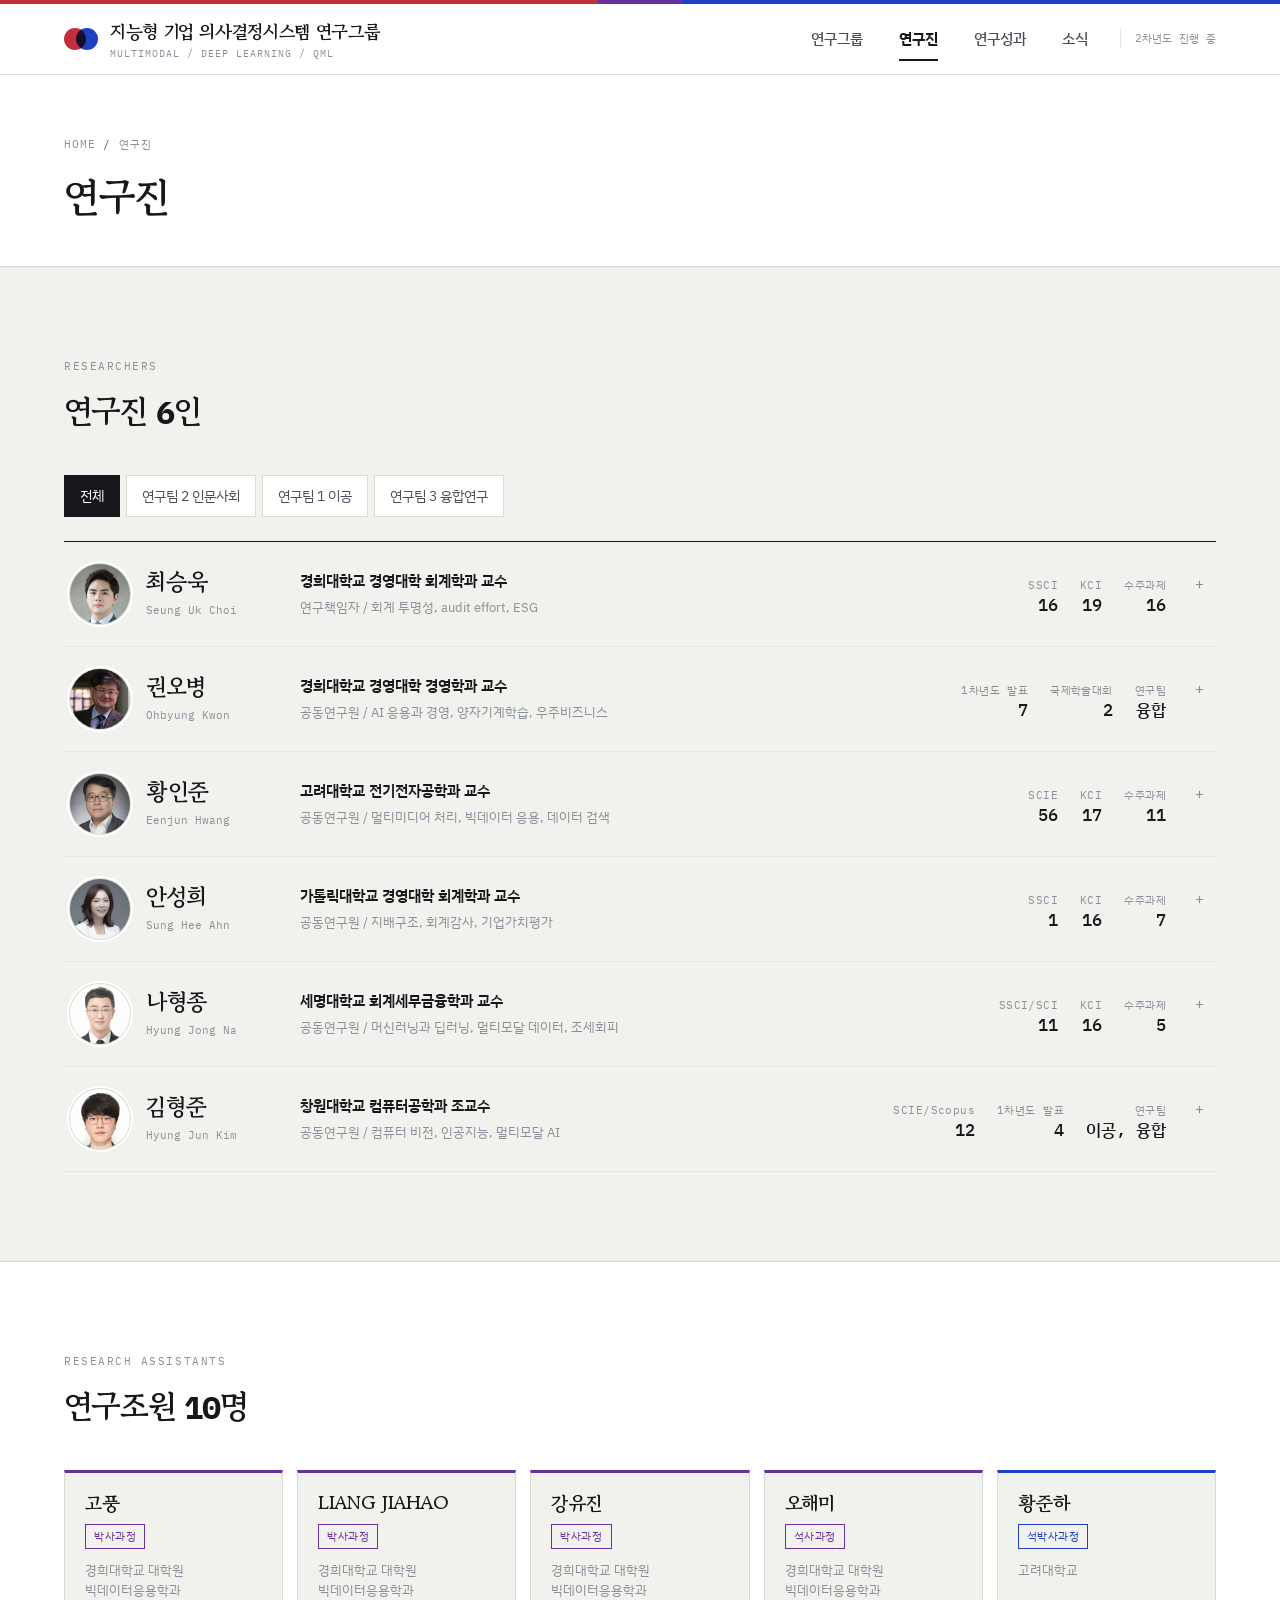
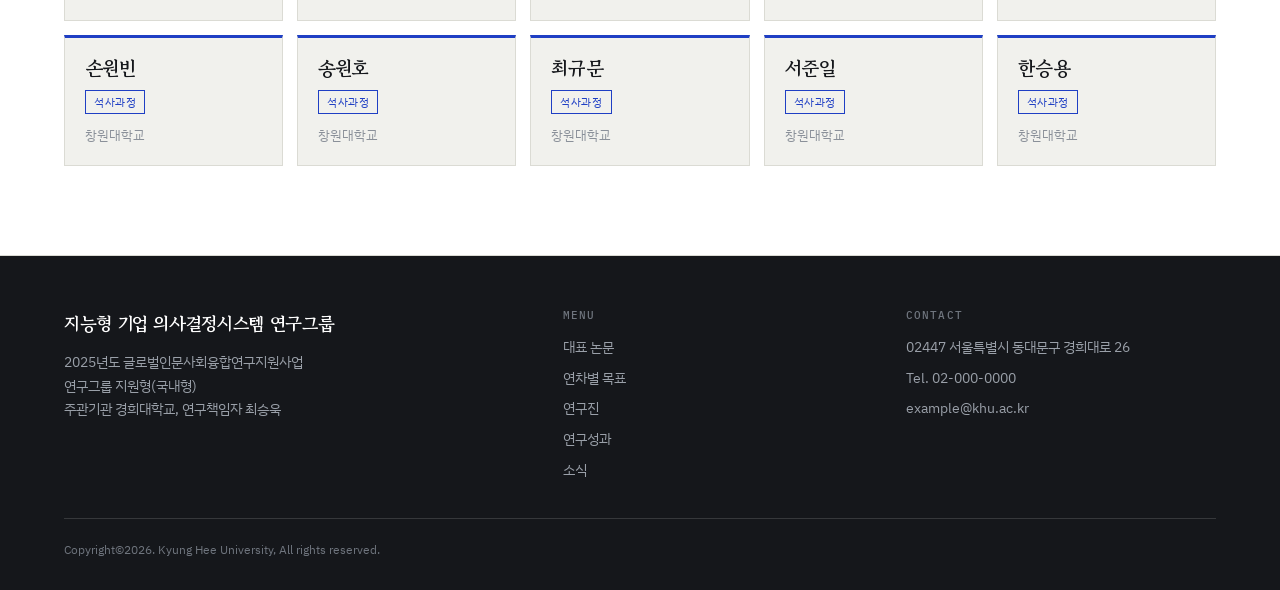
==== members.html @ 0a2a2af0 "Add files via upload" ====
<!DOCTYPE html>
<html lang="ko">
<head>
<meta charset="utf-8">
<meta name="viewport" content="width=device-width, initial-scale=1">
<title>연구진 | 지능형 기업 의사결정시스템 연구그룹</title>
<meta name="description" content="연구책임자 최승욱을 포함한 6인 연구진의 소속, 연구 분야, 역할 분담.">
<link rel="preconnect" href="https://fonts.googleapis.com">
<link rel="preconnect" href="https://fonts.gstatic.com" crossorigin>
<link href="https://fonts.googleapis.com/css2?family=Gowun+Batang:wght@400;700&family=IBM+Plex+Mono:wght@400;500&family=IBM+Plex+Sans+KR:wght@300;400;500;600;700&display=swap" rel="stylesheet">
<link rel="stylesheet" href="assets/css/style.css">
</head>

<body data-page="members">

<div class="gnb-bar">
  <div class="inkline" aria-hidden="true"><i></i><i></i><i></i></div>
  <div class="wrap gnb-in">
    <a class="logo" href="index.html">
      <span class="mk" aria-hidden="true"><i></i><i></i></span>
      <span>
        <b>지능형 기업 의사결정시스템 연구그룹</b>
        <em>MULTIMODAL / DEEP LEARNING / QML</em>
      </span>
    </a>
    <nav class="gnb" id="gnb" aria-label="주메뉴">
      <a href="index.html">연구그룹</a>
      <a href="members.html">연구진</a>
      <a href="publications.html">연구성과</a>
      <a href="news.html">소식</a>
      <span class="stat" data-stat></span>
    </nav>
    <button class="burger" type="button" aria-label="메뉴 열기" aria-expanded="false" aria-controls="gnb">
      <span></span><span></span><span></span>
    </button>
  </div>
</div>

<main>

  <div class="phead-band">
    <div class="wrap">
      <p class="crumb">HOME <b>/</b> 연구진</p>
      <h1>연구진</h1>
    </div>
  </div>

  <section class="sec">
    <div class="wrap">
      <div class="shead rise">
        <div>
          <span class="eye">RESEARCHERS</span>
          <h2>연구진 <span class="m" data-mcount>6</span>인</h2>
        </div>
      </div>
      <div class="chips gap-b" data-mfilter></div>
      <div class="roster" data-members></div>
    </div>
  </section>

  <section class="sec white" id="assistants">
    <div class="wrap">
      <div class="shead rise">
        <div>
          <span class="eye">RESEARCH ASSISTANTS</span>
          <h2>연구조원 <span class="m" data-acount>10</span>명</h2>
        </div>
      </div>
      <div class="assts" data-assistants></div>
    </div>
  </section>

</main>

<footer class="foot">
  <div class="wrap">
    <div class="g">
      <div>
        <b class="nm">지능형 기업 의사결정시스템 연구그룹</b>
        <p>2025년도 글로벌인문사회융합연구지원사업<br>연구그룹 지원형(국내형)<br>주관기관 경희대학교, 연구책임자 최승욱</p>
      </div>
      <div>
        <h4>MENU</h4>
        <ul>
          <li><a href="index.html#papers">대표 논문</a></li>
          <li><a href="index.html#plan">연차별 목표</a></li>
          <li><a href="members.html">연구진</a></li>
          <li><a href="publications.html">연구성과</a></li>
          <li><a href="news.html">소식</a></li>
        </ul>
      </div>
      <div>
        <h4>CONTACT</h4>
        <ul>
          <li>02447 서울특별시 동대문구 경희대로 26</li>
          <li>Tel. 02-000-0000</li>
          <li><a href="mailto:example@khu.ac.kr">example@khu.ac.kr</a></li>
        </ul>
      </div>
    </div>
    <div class="bot">
      <span>Copyright&copy;<span data-y></span>. Kyung Hee University, All rights reserved.</span>
    </div>
  </div>
</footer>

<div class="modal" data-modal role="dialog" aria-modal="true" aria-label="소식 상세">
  <div class="mback"></div>
  <div class="mbox">
    <button class="mclose" type="button" aria-label="닫기">&times;</button>
    <div data-mbody></div>
  </div>
</div>

<script src="assets/js/data.js"></script>
<script src="assets/js/main.js"></script>
</body>
</html>
---- assets/css/style.css ----
@charset "utf-8";
/* =========================================================
   지능형 기업 의사결정시스템 연구그룹
   인문사회(붉은색)와 이공(파란색), 그 겹침인 융합(보라색)을 축으로 한 화면
   ========================================================= */

/* ---------- 토큰 ---------- */
:root{
  --paper:#f1f1ed;
  --card:#ffffff;
  --ink:#15171b;
  --ink-2:#4a4f57;
  --ink-3:#8a9099;
  --line:#dbdbd4;
  --line-2:#e8e8e2;

  --hs:#c22e3a;   /* 인문사회: 회계와 경영 */
  --sci:#1f3fc4;  /* 이공: 인공지능과 양자 */
  --mix:#6a2f9e;  /* 두 색이 겹치는 자리: 융합 */

  --ff-d:"Gowun Batang","Apple SD Gothic Neo",serif;
  --ff-b:"IBM Plex Sans KR","Malgun Gothic",sans-serif;
  --ff-m:"IBM Plex Mono","IBM Plex Sans KR",monospace;

  --w:1240px;
  --gut:clamp(20px,4.5vw,44px);
}

/* ---------- 베이스 ---------- */
*,*::before,*::after{box-sizing:border-box}
html{-webkit-text-size-adjust:100%;scroll-behavior:smooth}
body{margin:0;background:var(--paper);color:var(--ink-2);font-family:var(--ff-b);font-size:16px;line-height:1.75;word-break:keep-all;overflow-wrap:break-word;-webkit-font-smoothing:antialiased}
h1,h2,h3,h4{margin:0;color:var(--ink);font-family:var(--ff-d);font-weight:700;line-height:1.4}
p{margin:0 0 1em}
p:last-child{margin-bottom:0}
a{color:inherit;text-decoration:none}
ul,ol{margin:0;padding:0;list-style:none}
img{max-width:100%;display:block}
button,input,select{font:inherit;color:inherit}
button{cursor:pointer;background:none;border:0;padding:0}
:focus-visible{outline:2px solid var(--sci);outline-offset:3px}
.sr-only{position:absolute;width:1px;height:1px;margin:-1px;overflow:hidden;clip:rect(0 0 0 0);white-space:nowrap}
.wrap{width:100%;max-width:var(--w);margin:0 auto;padding:0 var(--gut)}
.m{font-family:var(--ff-m);font-variant-numeric:tabular-nums}
section[id]{scroll-margin-top:96px}

/* 연구팀 색 */
[data-track="hs"]{--tc:var(--hs)}
[data-track="sci"]{--tc:var(--sci)}
[data-track="mix"]{--tc:var(--mix)}

/* ---------- 헤더 ---------- */
.gnb-bar{position:sticky;top:0;z-index:70;background:var(--card);border-bottom:1px solid var(--line)}
.inkline{height:4px;display:flex}
.inkline i{flex:1}
.inkline i:nth-child(1){background:var(--hs)}
.inkline i:nth-child(2){background:var(--mix);flex:0 0 84px}
.inkline i:nth-child(3){background:var(--sci)}
.gnb-in{display:flex;align-items:center;justify-content:space-between;gap:24px;height:70px}
.logo{display:flex;align-items:center;gap:12px;min-width:0}
.logo > span:last-child{min-width:0}
.logo .mk{flex:none;width:34px;height:34px;position:relative}
.logo .mk i{position:absolute;width:22px;height:22px;border-radius:50%;mix-blend-mode:multiply}
.logo .mk i:nth-child(1){left:0;top:6px;background:var(--hs)}
.logo .mk i:nth-child(2){right:0;top:6px;background:var(--sci)}
.logo b{display:block;font-family:var(--ff-d);font-size:18px;color:var(--ink);letter-spacing:-.02em;white-space:nowrap;overflow:hidden;text-overflow:ellipsis}
.logo em{font-style:normal;font-family:var(--ff-m);font-size:10px;letter-spacing:.1em;color:var(--ink-3);display:block;margin-top:-2px}
.gnb{display:flex;align-items:center;gap:4px}
.gnb a{padding:9px 16px;font-size:15px;font-weight:500;color:var(--ink-2);position:relative}
.gnb a::after{content:"";position:absolute;left:16px;right:16px;bottom:0;height:2px;background:var(--ink);transform:scaleX(0);transform-origin:left;transition:transform .22s}
.gnb a:hover{color:var(--ink)}
.gnb a:hover::after,.gnb a.on::after{transform:scaleX(1)}
.gnb a.on{color:var(--ink);font-weight:700}
.gnb .stat{font-family:var(--ff-m);font-size:11px;color:var(--ink-3);margin-left:12px;padding-left:14px;border-left:1px solid var(--line-2);white-space:nowrap}
.burger{display:none;width:42px;height:42px;position:relative}
.burger span{position:absolute;left:10px;right:10px;height:1.5px;background:var(--ink);transition:transform .22s,opacity .18s}
.burger span:nth-child(1){top:14px}
.burger span:nth-child(2){top:20px}
.burger span:nth-child(3){top:26px}
.burger[aria-expanded="true"] span:nth-child(1){transform:translateY(6px) rotate(45deg)}
.burger[aria-expanded="true"] span:nth-child(2){opacity:0}
.burger[aria-expanded="true"] span:nth-child(3){transform:translateY(-6px) rotate(-45deg)}

/* ---------- 머리말 (캠퍼스 사진 배경) ---------- */
.mast{position:relative;isolation:isolate;overflow:hidden;display:flex;align-items:center;background:#0d0f14;min-height:clamp(440px,70vh,620px);padding:clamp(64px,8vw,96px) 0 clamp(54px,7vw,80px)}
.mast > .wrap{width:100%}
.mast-bg{position:absolute;inset:0;z-index:-2;width:100%;height:100%;object-fit:cover;object-position:56% 42%}
.mast::after{content:"";position:absolute;inset:0;z-index:-1;background:linear-gradient(96deg,rgba(11,13,18,.95) 0%,rgba(11,13,18,.90) 30%,rgba(11,13,18,.62) 62%,rgba(11,13,18,.36) 100%),linear-gradient(180deg,rgba(11,13,18,.42) 0%,rgba(11,13,18,0) 24%,rgba(11,13,18,.45) 100%)}
.mast .tagline{font-family:var(--ff-m);font-size:11.5px;letter-spacing:.12em;color:rgba(255,255,255,.66);margin-bottom:26px}
.mast .tagline b{color:#ff838c;font-weight:500}
.mast h1{font-size:clamp(30px,5.2vw,60px);line-height:1.28;letter-spacing:-.035em;font-weight:700;color:#fff}
.mast h1 span{display:block;color:#ff838c}
.mast .say{margin-top:28px;max-width:52ch;font-size:17px;line-height:1.8;color:rgba(255,255,255,.84)}
.mast-foot{display:flex;flex-wrap:wrap;align-items:center;gap:12px 34px;margin-top:36px}
.mast-foot .facts{display:flex;flex-wrap:wrap;gap:6px 26px;font-family:var(--ff-m);font-size:12.5px;color:rgba(255,255,255,.58)}
.mast-foot .facts b{color:#fff;font-weight:500}
.mast .btn{border-color:rgba(255,255,255,.6);color:#fff}
.mast .btn:hover{background:#fff;border-color:#fff;color:var(--ink)}
.mast .btn.solid{background:#fff;border-color:#fff;color:var(--ink)}
.mast .btn.solid:hover{background:var(--hs);border-color:var(--hs);color:#fff}
.cta{display:flex;gap:9px;flex-wrap:wrap}
.btn{display:inline-flex;align-items:center;gap:8px;padding:12px 22px;font-size:14.5px;font-weight:500;border:1.5px solid var(--ink);color:var(--ink);background:transparent;transition:background .18s,color .18s}
.btn:hover{background:var(--ink);color:#fff}
.btn.solid{background:var(--ink);color:#fff}
.btn.solid:hover{background:var(--mix);border-color:var(--mix)}

/* ---------- 파이프라인 ---------- */
.flow{background:var(--card);border-top:1px solid var(--line);border-bottom:1px solid var(--line)}
.flow-in{display:grid;grid-template-columns:minmax(0,1fr) minmax(0,.92fr) minmax(0,.78fr);gap:0;padding:0}
.fcol{padding:38px 30px 42px;border-right:1px solid var(--line-2)}
.fcol:first-child{padding-left:0}
.fcol:last-child{padding-right:0}
.fcol:last-child{border-right:0}
.fcap{display:flex;align-items:baseline;gap:10px;margin-bottom:22px}
.fcap .n{font-family:var(--ff-m);font-size:11px;letter-spacing:.1em;color:var(--ink-3)}
.fcap h2{font-size:16px;font-weight:700;letter-spacing:-.01em}
.strip{display:block;padding:11px 0 11px 15px;border-left:3px solid var(--tc,var(--line));margin-bottom:11px;transition:padding-left .2s,background .2s}
.strip:hover{padding-left:20px;background:#fafaf7}
.strip b{display:block;font-size:15px;color:var(--ink);font-weight:600;letter-spacing:-.01em}
.strip span{display:block;font-size:12.5px;color:var(--ink-3);margin-top:1px}
.fmid{background:#fbfbf9}
.fmid .strip{border-left-width:3px}
.fmid .strip b{color:var(--tc,var(--ink))}
.fnote{margin-top:18px;font-size:12.5px;color:var(--ink-3);padding-top:14px;border-top:1px dashed var(--line)}
.outs{counter-reset:o}
.outs li{counter-increment:o;display:flex;gap:12px;align-items:baseline;padding:12px 0;border-bottom:1px solid var(--line-2);font-size:15px;color:var(--ink);font-weight:500}
.outs li:last-child{border-bottom:0}
.outs li::before{content:counter(o,decimal-leading-zero);font-family:var(--ff-m);font-size:11px;color:var(--mix);flex:none}
.arrowcue{font-family:var(--ff-m);font-size:11px;letter-spacing:.1em;color:var(--ink-3);margin-bottom:22px;display:block}

/* ---------- 섹션 ---------- */
.sec{padding:clamp(60px,7vw,96px) 0}
.sec.white{background:var(--card);border-top:1px solid var(--line);border-bottom:1px solid var(--line)}
.shead{display:flex;align-items:flex-end;justify-content:space-between;gap:26px;margin-bottom:40px}
.shead .eye{font-family:var(--ff-m);font-size:11px;letter-spacing:.14em;color:var(--ink-3);display:block;margin-bottom:12px}
.shead h2{font-size:clamp(23px,2.8vw,32px);letter-spacing:-.03em}
.shead p{margin-top:14px;max-width:60ch;font-size:15.5px}
.gomore{font-size:14px;font-weight:500;color:var(--ink);white-space:nowrap;padding-bottom:3px;border-bottom:1.5px solid var(--ink)}
.gomore:hover{color:var(--mix);border-color:var(--mix)}

/* ---------- 연구팀 카드 ---------- */
.tracks{display:grid;grid-template-columns:1fr 1fr;gap:22px}
.track{background:var(--card);border:1px solid var(--line);padding:30px 28px 26px;position:relative}
.sec.white .track{background:var(--paper)}
.track::before{content:"";position:absolute;left:-1px;top:-1px;bottom:-1px;width:4px;background:var(--tc)}
.track .kind{font-family:var(--ff-m);font-size:10.5px;letter-spacing:.1em;color:var(--tc);margin-bottom:10px;display:block}
.track h3{font-size:20px;letter-spacing:-.02em}
.track p{margin-top:11px;font-size:14.5px}
.track .who{display:flex;flex-wrap:wrap;gap:7px;margin-top:18px;padding-top:16px;border-top:1px solid var(--line-2)}
.track .who span{font-size:12.5px;color:var(--ink-2);border:1px solid var(--line);padding:2px 10px;background:var(--card)}
.sec.white .track .who span{background:var(--card)}
.bridge{grid-column:1/-1;display:flex;flex-wrap:wrap;align-items:center;gap:18px 30px;background:var(--card);border:1px solid var(--line);border-left:4px solid var(--mix);padding:24px 28px}
.sec.white .bridge{background:var(--paper)}
.bridge .kind{font-family:var(--ff-m);font-size:10.5px;letter-spacing:.1em;color:var(--mix)}
.bridge h3{font-size:18px;white-space:nowrap}
.bridge p{margin:0;font-size:14.5px;flex:1 1 320px}
.bridge .who{display:flex;gap:7px}
.bridge .who span{font-size:12.5px;color:var(--ink-2);border:1px solid var(--line);padding:2px 10px}

/* ---------- 연차 진행 ---------- */
.years{display:grid;grid-template-columns:repeat(4,1fr);gap:0;margin-top:34px;border-top:1.5px solid var(--ink)}
.yr{padding:20px 22px 22px;border-right:1px solid var(--line-2);position:relative}
.yr:first-child{padding-left:0}
.yr:last-child{padding-right:0}
.yr:last-child{border-right:0}
.yr .t{font-family:var(--ff-m);font-size:11.5px;color:var(--ink-3)}
.yr h4{font-size:15.5px;margin:6px 0 8px;letter-spacing:-.01em}
.yr p{font-size:13px;color:var(--ink-3);margin:0}
.yr.now{background:var(--card)}
.yr.now::before{content:"";position:absolute;left:0;right:0;top:-1.5px;height:3px;background:var(--mix)}
.yr.now .t{color:var(--mix)}
.yr.now h4{color:var(--ink)}
.yr.done .t,.yr.done h4{color:var(--ink-3)}
.yr.done h4{font-weight:400}

/* ---------- 연구진 명부 ---------- */
.roster{border-top:1.5px solid var(--ink)}
.rrow{display:grid;grid-template-columns:200px minmax(0,1fr) auto;gap:0 30px;align-items:center;width:100%;text-align:left;padding:22px 6px;border-bottom:1px solid var(--line-2);transition:background .18s}
.rrow:hover{background:var(--card)}
.sec.white .rrow:hover{background:var(--paper)}
.rname{display:flex;align-items:center;gap:12px}
.rname .dot{width:9px;height:9px;border-radius:50%;background:var(--tc);flex:none}
.rname b{font-family:var(--ff-d);font-size:23px;color:var(--ink);letter-spacing:-.02em;line-height:1.2}
.rname i{font-style:normal;font-family:var(--ff-m);font-size:10.5px;color:var(--ink-3);display:block;margin-top:2px}
.rmid{font-size:14.5px;color:var(--ink-2)}
.rmid b{color:var(--ink);font-weight:600}
.rmid span{display:block;font-size:13px;color:var(--ink-3);margin-top:2px}
.rstat{display:flex;gap:22px;align-items:baseline}
.rstat .st{text-align:right}
.rstat .k{display:block;font-size:10.5px;color:var(--ink-3);font-family:var(--ff-m);letter-spacing:.04em}
.rstat .v{display:block;font-family:var(--ff-m);font-size:17px;color:var(--ink);font-weight:500;line-height:1.3}
.rtog{font-family:var(--ff-m);font-size:15px;color:var(--ink-3);width:22px;text-align:center;transition:transform .22s}
.rrow[aria-expanded="true"] .rtog{transform:rotate(45deg);color:var(--mix)}
.rdet{display:none;padding:4px 6px 30px;border-bottom:1px solid var(--line-2);background:var(--card)}
.sec.white .rdet{background:var(--paper)}
.rdet.open{display:block}
.rdet-in{display:grid;grid-template-columns:200px minmax(0,1fr);gap:0 30px}
.rdet-in > div:first-child{font-family:var(--ff-m);font-size:10.5px;letter-spacing:.08em;color:var(--ink-3);padding-top:4px}
.rdet h4{font-family:var(--ff-m);font-size:10.5px;letter-spacing:.08em;color:var(--ink-3);font-weight:500;margin:0 0 7px}
.rdet .cols{display:grid;grid-template-columns:repeat(auto-fit,minmax(230px,1fr));gap:22px 32px;margin-top:18px}
.rdet p{font-size:14.5px;line-height:1.8;max-width:74ch}
.rdet li{font-size:13.5px;position:relative;padding-left:13px;margin-bottom:4px}
.rdet li::before{content:"";position:absolute;left:0;top:11px;width:6px;height:1px;background:var(--tc,var(--ink-3))}
.rdet .go{display:inline-block;margin-top:18px;font-size:13.5px;color:var(--mix);border-bottom:1px solid currentColor}

/* ---------- 대표 논문 카드 ---------- */
.pcards{display:grid;gap:16px}
.pcard{display:flex;flex-wrap:wrap;align-items:flex-start;gap:18px 28px;background:var(--card);border:1px solid var(--line);padding:22px 24px;transition:border-color .2s}
.pcard > .pfig{flex:0 0 252px;max-width:100%}
.pcard > .pbody{flex:1 1 340px;min-width:0}
.sec.white .pcard{background:var(--paper)}
.pcard:hover{border-color:var(--ink-3)}
.pfig{display:block;overflow:hidden;border:1px solid var(--line-2);background:#fff}
.pfig img{display:block;width:100%;height:auto;aspect-ratio:3/2;object-fit:cover;transition:transform .4s ease}
.pcard:hover .pfig img{transform:scale(1.035)}
.pcard h3{font-size:18.5px;line-height:1.5;letter-spacing:-.02em}
.pau{margin:9px 0 0;font-size:13.5px;color:var(--ink-2);line-height:1.6}
.pau b{color:var(--mix);font-weight:600;border-bottom:1px solid currentColor}
.pven{margin:5px 0 0;font-size:13px;color:var(--ink);font-weight:600;display:flex;flex-wrap:wrap;align-items:center;gap:9px}
.pdesc{margin:12px 0 0;font-size:14px;line-height:1.75;color:var(--ink-2);max-width:72ch}
.pacts{display:flex;flex-wrap:wrap;gap:7px;margin-top:16px}
.pbtn{display:inline-flex;align-items:center;padding:6px 14px;font-family:var(--ff-m);font-size:11px;letter-spacing:.05em;color:var(--ink-2);border:1px solid var(--line);background:transparent;transition:border-color .18s,color .18s,background .18s}
.pbtn:hover{border-color:var(--ink);color:var(--ink)}
.pbtn[aria-expanded="true"]{background:var(--ink);border-color:var(--ink);color:#fff}
.pfull{display:none;margin-top:16px;padding-top:15px;border-top:1px dashed var(--line)}
.pfull.open{display:block}
.pfull h4{font-family:var(--ff-m);font-size:10.5px;letter-spacing:.1em;color:var(--ink-3);font-weight:500;margin:0 0 8px}
.pfull p{font-size:13.5px;line-height:1.85;color:var(--ink-2);max-width:80ch}

/* ---------- 연구조원 ---------- */
.assts{display:grid;grid-template-columns:repeat(auto-fill,minmax(214px,1fr));gap:14px}
.asst{background:var(--card);border:1px solid var(--line);border-top:3px solid var(--tc,var(--line));padding:18px 20px 20px;transition:border-color .2s,transform .2s}
.sec.white .asst{background:var(--paper)}
.asst:hover{transform:translateY(-2px);border-color:var(--tc,var(--ink))}
.asst b{display:block;font-family:var(--ff-d);font-size:19px;color:var(--ink);letter-spacing:-.02em;line-height:1.3}
.asst .ac{display:inline-block;margin-top:9px;font-family:var(--ff-m);font-size:10.5px;letter-spacing:.05em;color:var(--tc,var(--ink-3));border:1px solid var(--tc,var(--line));padding:2px 8px}
.asst .aa{display:block;margin-top:11px;font-size:12.5px;color:var(--ink-3);line-height:1.6}

/* ---------- 논문 ---------- */
.yearmark{display:flex;align-items:baseline;gap:14px;margin:34px 0 2px;padding-bottom:10px;border-bottom:1.5px solid var(--ink)}
.yearmark:first-child{margin-top:0}
.yearmark b{font-family:var(--ff-m);font-size:26px;color:var(--ink);font-weight:500;letter-spacing:-.02em}
.yearmark span{font-size:12.5px;color:var(--ink-3);font-family:var(--ff-m)}
.plist{border-bottom:1px solid var(--line-2)}
.pitem{border-bottom:1px solid var(--line-2)}
.pitem:last-child{border-bottom:0}
.phead{display:flex;align-items:flex-start;justify-content:space-between;gap:0 18px;width:100%;text-align:left;padding:19px 6px;transition:background .18s}
.phead > span:first-child{flex:1 1 auto;min-width:0}
.pside{display:flex;flex:none;align-items:center;gap:10px}
.phead:hover{background:var(--card)}
.sec.white .phead:hover{background:var(--paper)}
.phead:hover .ptitle{color:var(--mix)}
.ptitle{display:block;font-family:var(--ff-d);font-size:17.5px;font-weight:700;color:var(--ink);line-height:1.5;letter-spacing:-.015em;transition:color .18s}
.pmeta{margin-top:6px;font-size:13.5px;color:var(--ink-3);display:flex;flex-wrap:wrap;gap:2px 14px}
.pmeta .au{color:var(--ink-2)}
.tag{font-family:var(--ff-m);font-size:10.5px;letter-spacing:.05em;padding:3px 9px;border:1px solid var(--line);color:var(--ink-3);white-space:nowrap;align-self:center}
.tag[data-t="SSCI"],.tag[data-t="SCI"],.tag[data-t="SCIE"]{border-color:var(--hs);color:var(--hs)}
.tag[data-t="Scopus"]{border-color:var(--sci);color:var(--sci)}
.tag.hi{background:var(--ink);border-color:var(--ink);color:#fff}
.ptog{font-family:var(--ff-m);font-size:15px;color:var(--ink-3);width:22px;text-align:center;align-self:center;transition:transform .22s}
.pitem.open .ptog{transform:rotate(45deg);color:var(--mix)}
.pabs{display:none;padding:0 6px 26px}
.pitem.open .pabs{display:block}
.pabs .in{border-left:2px solid var(--line);padding-left:20px;max-width:80ch}
.pabs h4{font-family:var(--ff-m);font-size:10.5px;letter-spacing:.1em;color:var(--ink-3);font-weight:500;margin:0 0 8px}
.pabs p{font-size:14.5px;line-height:1.85}
.pabs .none{border:1px dashed var(--line);background:var(--card);padding:14px 16px;font-size:13.5px;color:var(--ink-3)}
.sec.white .pabs .none{background:var(--paper)}
.pabs .none code{font-family:var(--ff-m);font-size:12.5px;color:var(--hs)}
.noresult{padding:66px 0;text-align:center;color:var(--ink-3)}

/* ---------- 검색 ---------- */
.tools{display:flex;flex-wrap:wrap;gap:10px;align-items:center;justify-content:space-between;margin-bottom:22px}
.tools .grp{display:flex;flex-wrap:wrap;gap:10px 20px;align-items:center}
.inp,.sel{height:44px;padding:0 15px;border:1px solid var(--line);background:var(--card);font-size:14px;border-radius:0;appearance:none;min-width:150px}
.inp{min-width:260px}
.inp:focus,.sel:focus{outline:none;border-color:var(--ink)}
.sel{background-image:linear-gradient(45deg,transparent 50%,var(--ink-3) 50%),linear-gradient(135deg,var(--ink-3) 50%,transparent 50%);background-position:calc(100% - 18px) 20px,calc(100% - 13px) 20px;background-size:5px 5px;background-repeat:no-repeat;padding-right:36px}
.chips{display:flex;flex-wrap:wrap;gap:6px}
.chip{padding:8px 15px;border:1px solid var(--line);background:var(--card);font-size:13.5px;color:var(--ink-2)}
.chip:hover{border-color:var(--ink)}
.chip[aria-pressed="true"]{background:var(--ink);border-color:var(--ink);color:#fff}
.count{font-size:13.5px;color:var(--ink-3);margin:0}
.count b{font-family:var(--ff-m);color:var(--ink);font-size:16px;font-weight:500}
.linkbtn{font-size:13.5px;color:var(--ink-2);padding-bottom:2px;border-bottom:1px solid var(--line-2)}
.linkbtn:hover{color:var(--mix);border-color:var(--mix)}

/* ---------- 게시판 ---------- */
.boards{display:grid;grid-template-columns:1fr 1fr;gap:0 44px}
.board h3{font-size:17px;padding-bottom:12px;border-bottom:1.5px solid var(--ink);display:flex;justify-content:space-between;align-items:baseline}
.board h3 a{font-family:var(--ff-b);font-size:12.5px;font-weight:400;color:var(--ink-3)}
.board h3 a:hover{color:var(--mix)}
.brow{display:flex;align-items:baseline;gap:14px;width:100%;text-align:left;padding:14px 2px;border-bottom:1px solid var(--line-2)}
.brow:hover .bt{color:var(--mix)}
.brow .bc{font-family:var(--ff-m);font-size:10.5px;letter-spacing:.05em;color:var(--tc,var(--ink-3));flex:none;width:44px}
.bt{flex:1;font-size:14.5px;color:var(--ink);overflow:hidden;text-overflow:ellipsis;white-space:nowrap;transition:color .18s}
.bd{font-family:var(--ff-m);font-size:12px;color:var(--ink-3);flex:none}
.pager{display:flex;justify-content:center;gap:5px;margin-top:30px}
.pager button{min-width:36px;height:36px;border:1px solid var(--line);font-family:var(--ff-m);font-size:13px;color:var(--ink-2);background:var(--card)}
.pager button:hover:not(:disabled){border-color:var(--ink)}
.pager button[aria-current="true"]{background:var(--ink);border-color:var(--ink);color:#fff}
.pager button:disabled{opacity:.35;cursor:default}

/* 모달 */
.modal{position:fixed;inset:0;z-index:120;display:none;align-items:center;justify-content:center;padding:22px}
.modal.on{display:flex}
.mback{position:absolute;inset:0;background:rgba(21,23,27,.5)}
.mbox{position:relative;background:var(--card);max-width:620px;width:100%;max-height:82vh;overflow:auto;padding:36px 34px 30px;border-top:4px solid var(--mix)}
.mbox .c{font-family:var(--ff-m);font-size:10.5px;letter-spacing:.1em;color:var(--mix)}
.mbox h3{font-size:22px;margin:10px 0 6px;letter-spacing:-.02em}
.mbox .d{font-family:var(--ff-m);font-size:12px;color:var(--ink-3);padding-bottom:16px;border-bottom:1px solid var(--line-2);margin-bottom:18px}
.mclose{position:absolute;top:12px;right:14px;width:34px;height:34px;font-size:19px;color:var(--ink-3)}
.mclose:hover{color:var(--ink)}

.introtext{margin-top:44px;max-width:74ch}
.gap-b{margin-bottom:24px}
.shead.gap-t{margin-top:56px}
.tools.tight{margin-bottom:6px}
.count.foot-note{margin-top:26px}
.sec.flush{padding-top:0;padding-bottom:0;border-bottom:0}

/* ---------- 참여기관 ---------- */
.orgs{display:flex;flex-wrap:wrap;gap:0;border-top:1px solid var(--line);border-bottom:1px solid var(--line)}
.org{flex:1 1 auto;min-width:170px;padding:22px 24px;border-right:1px solid var(--line-2)}
.org:first-child{padding-left:0}
.org:last-child{border-right:0}
.org i{font-style:normal;font-family:var(--ff-m);font-size:10px;letter-spacing:.1em;color:var(--ink-3);display:block;margin-bottom:5px}
.org b{font-family:var(--ff-d);font-size:16px;color:var(--ink);font-weight:700}
.org:hover b{color:var(--mix)}

/* ---------- 페이지 머리 ---------- */
.phead-band{background:var(--card);border-bottom:1px solid var(--line);padding:46px 0 42px}
.phead-band .crumb{font-family:var(--ff-m);font-size:11px;letter-spacing:.08em;color:var(--ink-3);margin-bottom:14px}
.phead-band .crumb b{color:var(--mix);font-weight:400}
.phead-band h1{font-size:clamp(26px,3.4vw,40px);letter-spacing:-.03em;margin-top:2px}
.phead-band p{margin-top:14px;max-width:62ch;font-size:15.5px}

/* ---------- 푸터 ---------- */
.foot{background:var(--ink);color:#9aa0a9;padding:52px 0 30px;font-size:13.5px}
.foot .g{display:grid;grid-template-columns:minmax(0,1.5fr) repeat(2,minmax(0,1fr));gap:34px;padding-bottom:30px;border-bottom:1px solid rgba(255,255,255,.14)}
.foot b.nm{display:block;font-family:var(--ff-d);font-size:18px;color:#fff;margin-bottom:10px;letter-spacing:-.02em}
.foot h4{font-family:var(--ff-m);font-size:10.5px;letter-spacing:.1em;color:#6f757e;font-weight:500;margin:0 0 12px}
.foot li{margin-bottom:7px}
.foot a:hover{color:#fff}
.foot .bot{display:flex;justify-content:space-between;gap:18px;flex-wrap:wrap;padding-top:20px;font-size:12px;color:#6f757e}

/* ---------- 등장 ---------- */
.rise{opacity:0;transform:translateY(10px)}
.rise.in{opacity:1;transform:none;transition:opacity .5s ease,transform .5s cubic-bezier(.2,.7,.2,1)}

/* ---------- 반응형 ---------- */
@media (max-width:1080px){
  .flow-in{grid-template-columns:1fr 1fr}
  .fcol:nth-child(2){border-right:0}
  .fcol:nth-child(3){grid-column:1/-1;border-top:1px solid var(--line-2)}
  .rrow{grid-template-columns:170px minmax(0,1fr) auto;gap:0 20px}
  .rdet-in{grid-template-columns:1fr}
  .rdet-in > div:first-child{margin-bottom:8px}
}
@media (max-width:860px){
  .tracks{grid-template-columns:1fr}
  .years{grid-template-columns:1fr 1fr}
  .yr:nth-child(2n){border-right:0;padding-right:0}
  .yr:nth-child(2n+1){padding-left:0}
  .yr:nth-child(-n+2){border-bottom:1px solid var(--line-2)}
  .boards{grid-template-columns:1fr;gap:44px}
  .foot .g{grid-template-columns:1fr 1fr}
}
@media (max-width:720px){
  .gnb{position:absolute;left:0;right:0;top:100%;flex-direction:column;align-items:stretch;gap:0;background:var(--card);border-bottom:1px solid var(--line);max-height:0;overflow:hidden;transition:max-height .26s}
  .gnb.open{max-height:70vh}
  .gnb a{padding:15px var(--gut);border-bottom:1px solid var(--line-2)}
  .gnb a::after{display:none}
  .gnb .stat{display:none}
  .burger{display:block;flex:none}
  .gnb-in{position:relative;height:60px;gap:10px}
  .logo b{font-size:15.5px}
  .logo em{font-size:9px}
  .logo .mk{width:28px;height:28px}
  .logo .mk i{width:18px;height:18px;top:5px}
  .flow-in{grid-template-columns:1fr}
  .fcol{border-right:0;border-bottom:1px solid var(--line-2)}
  .fcol:last-child{border-bottom:0}
  .rrow{grid-template-columns:1fr auto;gap:8px 14px;padding:18px 4px}
  .rmid{grid-column:1/-1}
  .rstat{grid-column:1/-1;justify-content:flex-start;gap:24px}
  .rstat .st{text-align:left}
  .rtog{position:absolute;right:4px;top:20px}
  .roster{position:relative}
  .rrow{position:relative}
  .phead{grid-template-columns:1fr auto}
  .pside{flex-direction:column;align-items:flex-end;gap:8px}
  .tag{align-self:start;margin-top:2px}
  .inp,.sel{min-width:0;width:100%}
  .tools .grp{width:100%}
  .tools .inp,.tools .sel{flex:1 1 120px}
  .tools .grp > .count,.tools .grp > .linkbtn{flex:0 0 auto}
  .foot .g{grid-template-columns:1fr}
  .mast{min-height:0;padding-top:clamp(46px,11vw,64px)}
  .mast h1{letter-spacing:-.03em}
  .mast-bg{object-position:52% 40%}
  .mast::after{background:linear-gradient(180deg,rgba(11,13,18,.62) 0%,rgba(11,13,18,.78) 42%,rgba(11,13,18,.88) 100%)}
}
@media (prefers-reduced-motion:reduce){
  html{scroll-behavior:auto}
  *,*::before,*::after{transition-duration:.001ms !important;animation-duration:.001ms !important}
  .rise{opacity:1;transform:none}
}
@media print{
  .gnb-bar,.tools,.cta,.pager,.chips{display:none !important}
  body{background:#fff}
  .pabs{display:block !important}
}

/* =========================================================
   추가 컴포넌트 (사진, 성과, 일정, 탭, 학술대회, 수상)
   ========================================================= */

/* 연구진 사진 */
.rphoto{
  width:60px;height:60px;border-radius:50%;object-fit:cover;flex:none;
  background:var(--line-2);box-shadow:0 0 0 1px var(--line),0 0 0 3px var(--card);
  filter:grayscale(.15);transition:filter .25s,box-shadow .25s;
}
.rrow:hover .rphoto{filter:none;box-shadow:0 0 0 1px var(--tc),0 0 0 3px var(--card)}
.rname{gap:16px}

/* 연구팀 카드의 세부 주제 */
.ttopics{margin-top:14px;padding-top:13px;border-top:1px solid var(--line-2)}
.ttopics li{position:relative;padding-left:13px;font-size:13.5px;color:var(--ink-2);margin-bottom:3px;line-height:1.6}
.ttopics li::before{content:"";position:absolute;left:0;top:11px;width:6px;height:1px;background:var(--tc)}

/* 1차년도 성과 */
.achs{display:grid;grid-template-columns:repeat(4,1fr);gap:0;border-top:1.5px solid var(--ink)}
.ach{padding:22px 24px 24px;border-right:1px solid var(--line-2)}
.ach:first-child{padding-left:0}
.ach:last-child{border-right:0;padding-right:0}
.ach b{display:block;font-size:38px;font-weight:500;color:var(--ink);line-height:1;letter-spacing:-.03em}
.ach span{display:block;font-size:14px;color:var(--ink);margin-top:10px;font-weight:500}
.ach i{display:block;font-style:normal;font-family:var(--ff-m);font-size:11px;color:var(--ink-3);margin-top:3px}

/* 2차년도 일정 */
.sched{display:grid;grid-template-columns:repeat(3,minmax(0,1fr));gap:0;border-top:1px solid var(--line)}
.schcol{padding:24px 26px 26px;border-right:1px solid var(--line-2)}
.schcol:first-child{padding-left:0}
.schcol:last-child{border-right:0;padding-right:0}
.schcol h4{font-size:15px;margin-bottom:14px;color:var(--tc)}
.schcol li{display:grid;grid-template-columns:96px 1fr;gap:0 12px;padding:9px 0;border-top:1px solid var(--line-2);font-size:13.5px;color:var(--ink-2);line-height:1.6}
.schcol .p{color:var(--ink-3);font-size:11.5px;padding-top:2px}

/* 성과 탭 */
.tabs{display:flex;flex-wrap:wrap;gap:0;border-bottom:1.5px solid var(--ink);margin-bottom:22px}
.tab{padding:12px 22px;font-size:15px;color:var(--ink-3);border:1px solid transparent;border-bottom:0;position:relative;top:1px}
.tab span{font-family:var(--ff-m);font-size:11.5px;margin-left:7px;color:var(--ink-3)}
.tab:hover{color:var(--ink)}
.tab[aria-pressed="true"]{background:var(--card);border-color:var(--ink);border-bottom-color:var(--card);color:var(--ink);font-weight:700}
.tab[aria-pressed="true"] span{color:var(--mix)}
.pmeta .mt{color:var(--ink-3);font-family:var(--ff-m);font-size:12.5px}

/* 학술대회 목록 */
.clist{border-bottom:1px solid var(--line-2)}
.clist li{display:grid;grid-template-columns:52px minmax(0,1fr) 260px 84px;gap:0 20px;align-items:start;padding:16px 6px;border-bottom:1px solid var(--line-2)}
.clist li:last-child{border-bottom:0}
.clist li:hover{background:var(--card)}
.sec.white .clist li:hover{background:var(--paper)}
.cscope{font-family:var(--ff-m);font-size:10.5px;letter-spacing:.05em;color:var(--tc);border:1px solid var(--tc);padding:2px 0;text-align:center}
.cmain b{display:block;font-size:15px;color:var(--ink);font-weight:600;line-height:1.5;letter-spacing:-.01em}
.cmain span{display:block;font-size:13px;color:var(--ink-3);margin-top:3px}
.cev{font-size:13px;color:var(--ink-2);line-height:1.55}
.cev em{font-style:normal;font-family:var(--ff-m);font-size:10px;color:var(--mix);border:1px solid var(--mix);padding:1px 5px;white-space:nowrap}
.cdate{font-family:var(--ff-m);font-size:12px;color:var(--ink-3);text-align:right}

/* 수상 목록 */
.alist{border-bottom:1px solid var(--line-2)}
.alist li{display:grid;grid-template-columns:110px minmax(0,1fr) 260px 84px;gap:0 20px;align-items:start;padding:18px 6px;border-bottom:1px solid var(--line-2)}
.alist li:last-child{border-bottom:0}
.akind{font-family:var(--ff-m);font-size:11px;color:var(--mix);border:1px solid var(--mix);padding:3px 0;text-align:center}
.amain b{display:block;font-size:15px;color:var(--ink);font-weight:600;line-height:1.5}
.amain span{display:block;font-size:13px;color:var(--ink-3);margin-top:3px}
.aorg{font-size:13px;color:var(--ink-2);line-height:1.55}

@media (max-width:1080px){
  .sched{grid-template-columns:1fr;border-top:0}
  .schcol{border-right:0;border-top:1px solid var(--line);padding-left:0;padding-right:0}
  .clist li,.alist li{grid-template-columns:52px minmax(0,1fr) 84px}
  .clist .cev,.alist .aorg{grid-column:2/-1;margin-top:5px;font-size:12.5px;color:var(--ink-3)}
  .alist li{grid-template-columns:110px minmax(0,1fr) 84px}
}
@media (max-width:860px){
  .pcard > .pfig{flex-basis:100%}
  .pfig img{aspect-ratio:16/9}
  .pcard h3{font-size:17px}
  .achs{grid-template-columns:1fr 1fr}
  .ach:nth-child(2n){border-right:0;padding-right:0}
  .ach:nth-child(2n+1){padding-left:0}
  .ach:nth-child(-n+2){border-bottom:1px solid var(--line-2)}
}
@media (max-width:720px){
  .assts{grid-template-columns:1fr 1fr;gap:10px}
  .asst{padding:15px 15px 17px}
  .asst b{font-size:17px}
  .rphoto{width:48px;height:48px}
  .rname{gap:12px}
  .tabs{gap:0}
  .tab{padding:11px 14px;font-size:14px;flex:1 1 auto;text-align:center}
  .clist li,.alist li{grid-template-columns:1fr;gap:5px}
  .cscope,.akind{justify-self:start;padding-left:8px;padding-right:8px}
  .cdate{text-align:left}
  .schcol li{grid-template-columns:1fr;gap:2px}
}
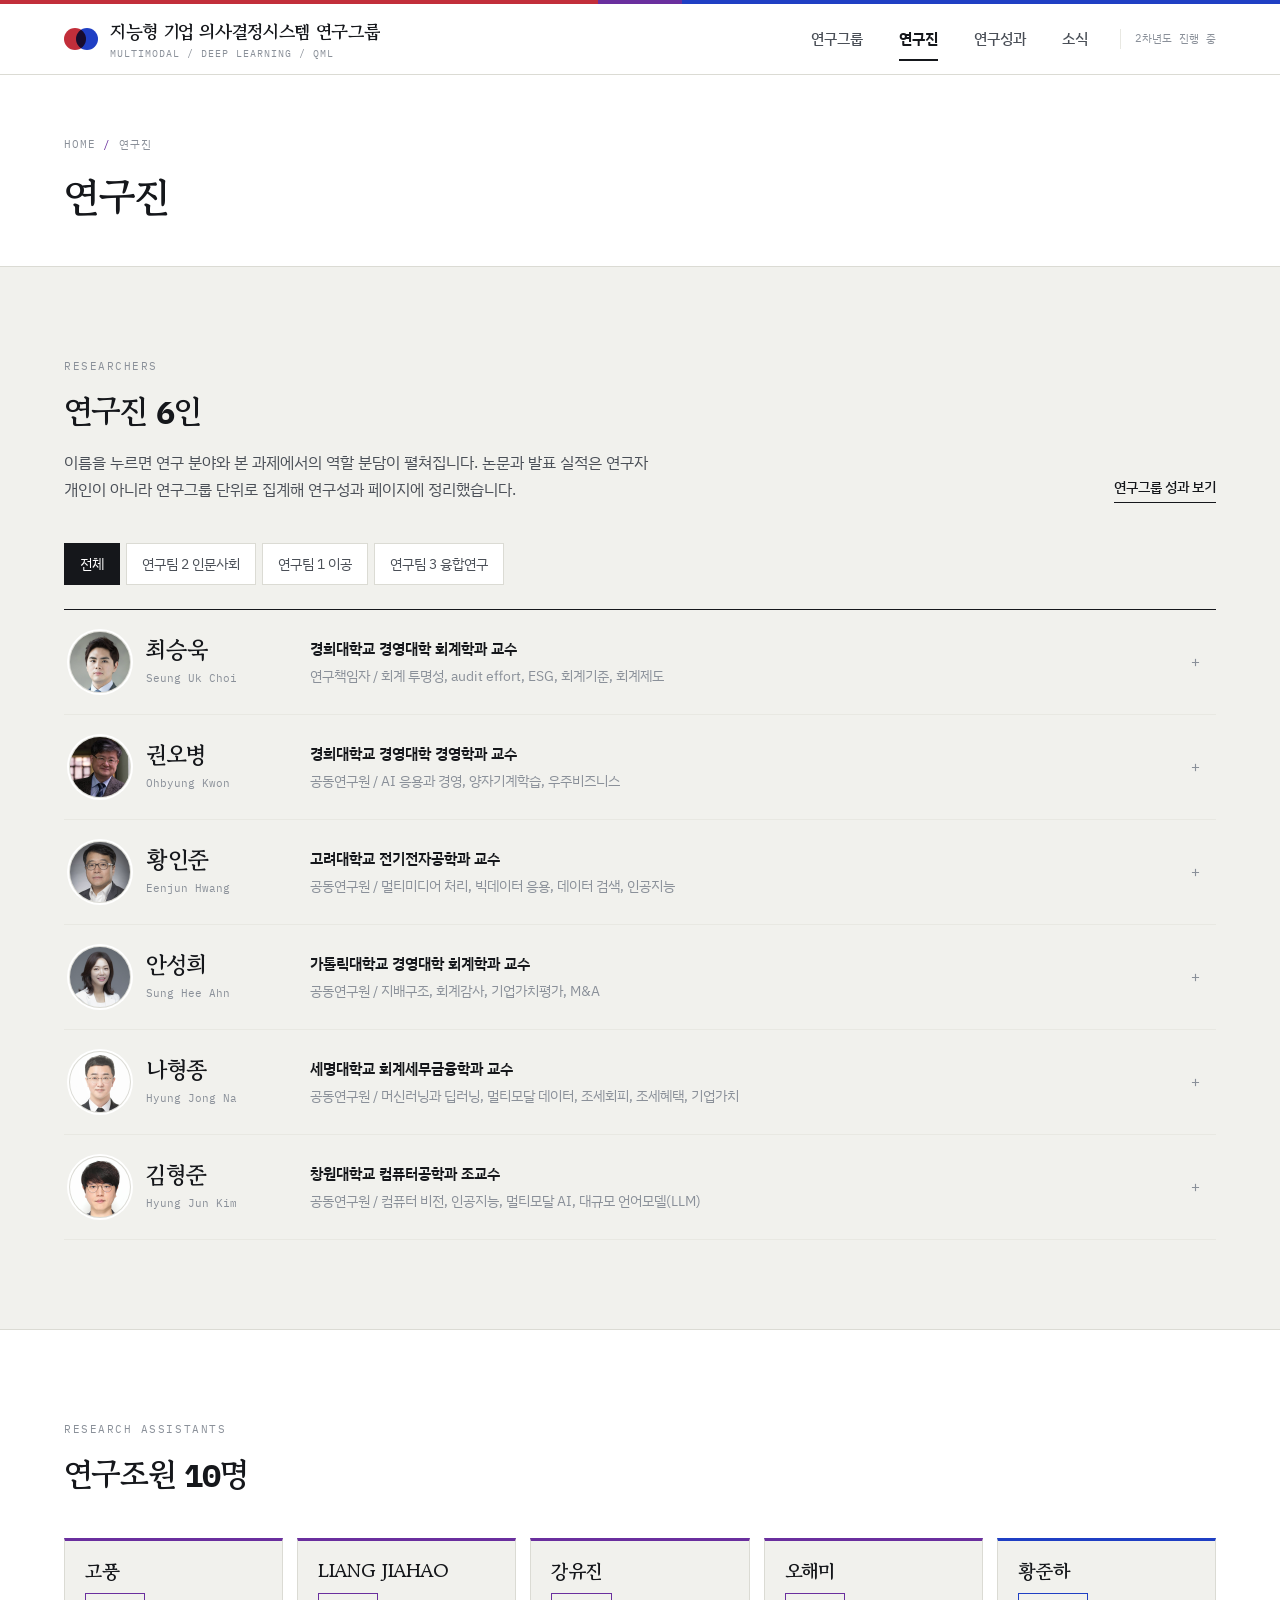
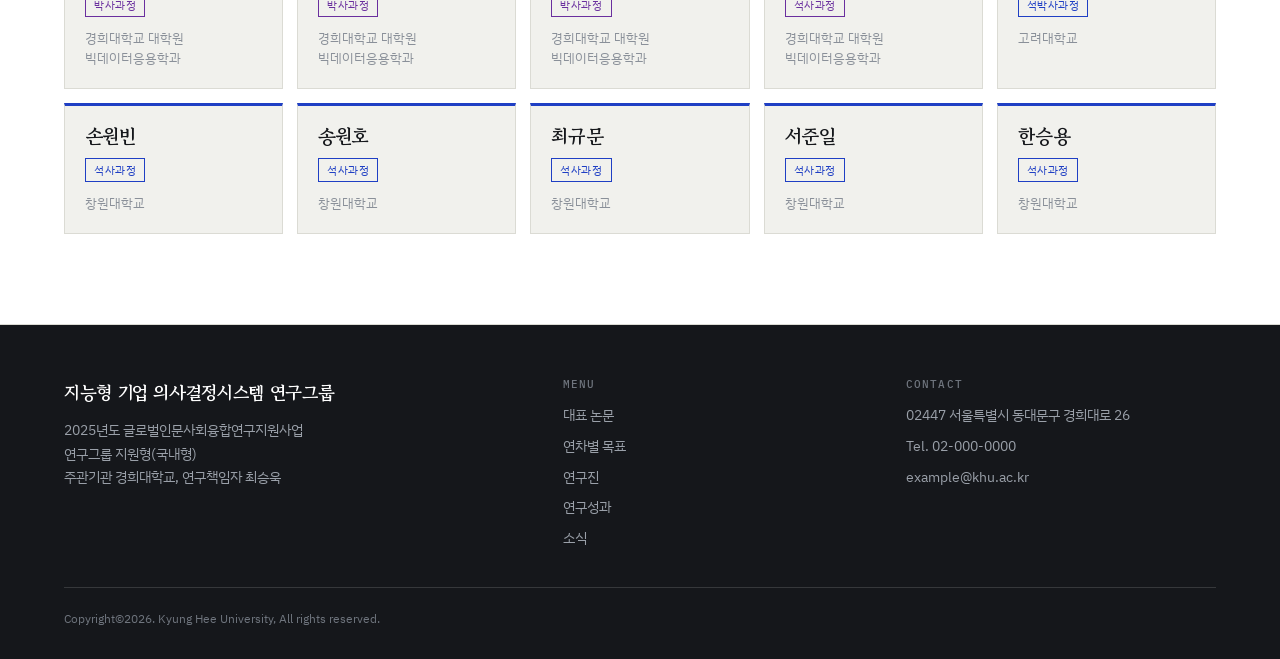
==== commit cfb001f9: "Add files via upload" ====
--- a/members.html
+++ b/members.html
@@ -51,7 +51,9 @@
         <div>
           <span class="eye">RESEARCHERS</span>
           <h2>연구진 <span class="m" data-mcount>6</span>인</h2>
+          <p>이름을 누르면 연구 분야와 본 과제에서의 역할 분담이 펼쳐집니다. 논문과 발표 실적은 연구자 개인이 아니라 연구그룹 단위로 집계해 연구성과 페이지에 정리했습니다.</p>
         </div>
+        <a class="gomore" href="publications.html">연구그룹 성과 보기</a>
       </div>
       <div class="chips gap-b" data-mfilter></div>
       <div class="roster" data-members></div>
--- a/assets/css/style.css
+++ b/assets/css/style.css
@@ -88,9 +88,11 @@
 .mast::after{content:"";position:absolute;inset:0;z-index:-1;background:linear-gradient(96deg,rgba(11,13,18,.95) 0%,rgba(11,13,18,.90) 30%,rgba(11,13,18,.62) 62%,rgba(11,13,18,.36) 100%),linear-gradient(180deg,rgba(11,13,18,.42) 0%,rgba(11,13,18,0) 24%,rgba(11,13,18,.45) 100%)}
 .mast .tagline{font-family:var(--ff-m);font-size:11.5px;letter-spacing:.12em;color:rgba(255,255,255,.66);margin-bottom:26px}
 .mast .tagline b{color:#ff838c;font-weight:500}
-.mast h1{font-size:clamp(30px,5.2vw,60px);line-height:1.28;letter-spacing:-.035em;font-weight:700;color:#fff}
-.mast h1 span{display:block;color:#ff838c}
-.mast .say{margin-top:28px;max-width:52ch;font-size:17px;line-height:1.8;color:rgba(255,255,255,.84)}
+.mast h1{font-size:clamp(24px,3.6vw,43px);line-height:1.34;letter-spacing:-.035em;font-weight:700;color:#fff}
+.mast h1 .ln{display:block}
+.mast h1 .tail{display:block;color:#ff838c}
+.mast .ten{margin:18px 0 0;max-width:54ch;font-size:clamp(13px,1.3vw,16px);line-height:1.6;color:rgba(255,255,255,.72);font-weight:400}
+.mast .say{margin-top:26px;max-width:52ch;font-size:16px;line-height:1.8;color:rgba(255,255,255,.84)}
 .mast-foot{display:flex;flex-wrap:wrap;align-items:center;gap:12px 34px;margin-top:36px}
 .mast-foot .facts{display:flex;flex-wrap:wrap;gap:6px 26px;font-family:var(--ff-m);font-size:12.5px;color:rgba(255,255,255,.58)}
 .mast-foot .facts b{color:#fff;font-weight:500}
@@ -175,7 +177,7 @@
 
 /* ---------- 연구진 명부 ---------- */
 .roster{border-top:1.5px solid var(--ink)}
-.rrow{display:grid;grid-template-columns:200px minmax(0,1fr) auto;gap:0 30px;align-items:center;width:100%;text-align:left;padding:22px 6px;border-bottom:1px solid var(--line-2);transition:background .18s}
+.rrow{display:grid;grid-template-columns:210px minmax(0,1fr) 26px;gap:0 30px;align-items:center;width:100%;text-align:left;padding:22px 6px;border-bottom:1px solid var(--line-2);transition:background .18s}
 .rrow:hover{background:var(--card)}
 .sec.white .rrow:hover{background:var(--paper)}
 .rname{display:flex;align-items:center;gap:12px}
@@ -184,14 +186,10 @@
 .rname i{font-style:normal;font-family:var(--ff-m);font-size:10.5px;color:var(--ink-3);display:block;margin-top:2px}
 .rmid{font-size:14.5px;color:var(--ink-2)}
 .rmid b{color:var(--ink);font-weight:600}
-.rmid span{display:block;font-size:13px;color:var(--ink-3);margin-top:2px}
-.rstat{display:flex;gap:22px;align-items:baseline}
-.rstat .st{text-align:right}
-.rstat .k{display:block;font-size:10.5px;color:var(--ink-3);font-family:var(--ff-m);letter-spacing:.04em}
-.rstat .v{display:block;font-family:var(--ff-m);font-size:17px;color:var(--ink);font-weight:500;line-height:1.3}
+.rmid span{display:block;font-size:13.5px;color:var(--ink-3);margin-top:3px}
 .rtog{font-family:var(--ff-m);font-size:15px;color:var(--ink-3);width:22px;text-align:center;transition:transform .22s}
 .rrow[aria-expanded="true"] .rtog{transform:rotate(45deg);color:var(--mix)}
-.rdet{display:none;padding:4px 6px 30px;border-bottom:1px solid var(--line-2);background:var(--card)}
+.rdet{display:none;padding:4px 6px 26px;border-bottom:1px solid var(--line-2);background:var(--card)}
 .sec.white .rdet{background:var(--paper)}
 .rdet.open{display:block}
 .rdet-in{display:grid;grid-template-columns:200px minmax(0,1fr);gap:0 30px}
@@ -201,7 +199,6 @@
 .rdet p{font-size:14.5px;line-height:1.8;max-width:74ch}
 .rdet li{font-size:13.5px;position:relative;padding-left:13px;margin-bottom:4px}
 .rdet li::before{content:"";position:absolute;left:0;top:11px;width:6px;height:1px;background:var(--tc,var(--ink-3))}
-.rdet .go{display:inline-block;margin-top:18px;font-size:13.5px;color:var(--mix);border-bottom:1px solid currentColor}
 
 /* ---------- 대표 논문 카드 ---------- */
 .pcards{display:grid;gap:16px}
@@ -318,13 +315,19 @@
 .tools.tight{margin-bottom:6px}
 .count.foot-note{margin-top:26px}
 .sec.flush{padding-top:0;padding-bottom:0;border-bottom:0}
+.sec.flush.orgband{border-top:1px solid var(--line)}
 
 /* ---------- 참여기관 ---------- */
-.orgs{display:flex;flex-wrap:wrap;gap:0;border-top:1px solid var(--line);border-bottom:1px solid var(--line)}
-.org{flex:1 1 auto;min-width:170px;padding:22px 24px;border-right:1px solid var(--line-2)}
+.orgs{display:flex;flex-wrap:wrap;gap:0}
+.org{
+  flex:1 1 0;min-width:180px;padding:26px 26px 28px;
+  border-right:1px solid var(--line-2);display:flex;flex-direction:column;justify-content:flex-end;
+}
 .org:first-child{padding-left:0}
-.org:last-child{border-right:0}
-.org i{font-style:normal;font-family:var(--ff-m);font-size:10px;letter-spacing:.1em;color:var(--ink-3);display:block;margin-bottom:5px}
+.org:last-child{border-right:0;padding-right:0}
+.org i{font-style:normal;font-size:12px;color:var(--ink-3);display:block;margin-bottom:16px}
+.org img{width:auto;max-width:100%;object-fit:contain;object-position:left center;filter:grayscale(1);opacity:.62;transition:filter .25s,opacity .25s}
+.org:hover img{filter:none;opacity:1}
 .org b{font-family:var(--ff-d);font-size:16px;color:var(--ink);font-weight:700}
 .org:hover b{color:var(--mix)}
 
@@ -358,6 +361,10 @@
   .rdet-in > div:first-child{margin-bottom:8px}
 }
 @media (max-width:860px){
+  .org{flex:1 1 46%;min-width:0;padding:20px 18px 22px;border-bottom:1px solid var(--line-2)}
+  .org:nth-child(2n){border-right:0;padding-right:0}
+  .org:nth-child(2n+1){padding-left:0}
+  .org:last-child{border-bottom:0}
   .tracks{grid-template-columns:1fr}
   .years{grid-template-columns:1fr 1fr}
   .yr:nth-child(2n){border-right:0;padding-right:0}
@@ -381,11 +388,9 @@
   .flow-in{grid-template-columns:1fr}
   .fcol{border-right:0;border-bottom:1px solid var(--line-2)}
   .fcol:last-child{border-bottom:0}
-  .rrow{grid-template-columns:1fr auto;gap:8px 14px;padding:18px 4px}
+  .rrow{grid-template-columns:1fr 22px;gap:8px 14px;padding:18px 4px}
   .rmid{grid-column:1/-1}
-  .rstat{grid-column:1/-1;justify-content:flex-start;gap:24px}
-  .rstat .st{text-align:left}
-  .rtog{position:absolute;right:4px;top:20px}
+  .rtog{position:absolute;right:4px;top:22px}
   .roster{position:relative}
   .rrow{position:relative}
   .phead{grid-template-columns:1fr auto}
@@ -397,7 +402,8 @@
   .tools .grp > .count,.tools .grp > .linkbtn{flex:0 0 auto}
   .foot .g{grid-template-columns:1fr}
   .mast{min-height:0;padding-top:clamp(46px,11vw,64px)}
-  .mast h1{letter-spacing:-.03em}
+  .mast h1{font-size:clamp(21px,5.4vw,29px);letter-spacing:-.03em}
+  .mast h1 .ln{display:inline}
   .mast-bg{object-position:52% 40%}
   .mast::after{background:linear-gradient(180deg,rgba(11,13,18,.62) 0%,rgba(11,13,18,.78) 42%,rgba(11,13,18,.88) 100%)}
 }
@@ -430,14 +436,18 @@
 .ttopics li{position:relative;padding-left:13px;font-size:13.5px;color:var(--ink-2);margin-bottom:3px;line-height:1.6}
 .ttopics li::before{content:"";position:absolute;left:0;top:11px;width:6px;height:1px;background:var(--tc)}
 
-/* 1차년도 성과 */
+/* 연구그룹 성과 */
 .achs{display:grid;grid-template-columns:repeat(4,1fr);gap:0;border-top:1.5px solid var(--ink)}
 .ach{padding:22px 24px 24px;border-right:1px solid var(--line-2)}
 .ach:first-child{padding-left:0}
 .ach:last-child{border-right:0;padding-right:0}
 .ach b{display:block;font-size:38px;font-weight:500;color:var(--ink);line-height:1;letter-spacing:-.03em}
+.ach b small{font-size:15px;font-weight:400;color:var(--ink-3);margin-left:4px;letter-spacing:0}
 .ach span{display:block;font-size:14px;color:var(--ink);margin-top:10px;font-weight:500}
-.ach i{display:block;font-style:normal;font-family:var(--ff-m);font-size:11px;color:var(--ink-3);margin-top:3px}
+.ach i{display:block;font-style:normal;font-size:12px;color:var(--ink-3);margin-top:3px}
+.achnote{display:flex;flex-wrap:wrap;gap:6px 26px;border-top:1px solid var(--line-2);padding-top:14px;margin-top:0;font-size:13px;color:var(--ink-3)}
+.achnote b{font-family:var(--ff-m);color:var(--ink-2);font-weight:500}
+.achnote span:first-child{color:var(--ink-2)}
 
 /* 2차년도 일정 */
 .sched{display:grid;grid-template-columns:repeat(3,minmax(0,1fr));gap:0;border-top:1px solid var(--line)}
